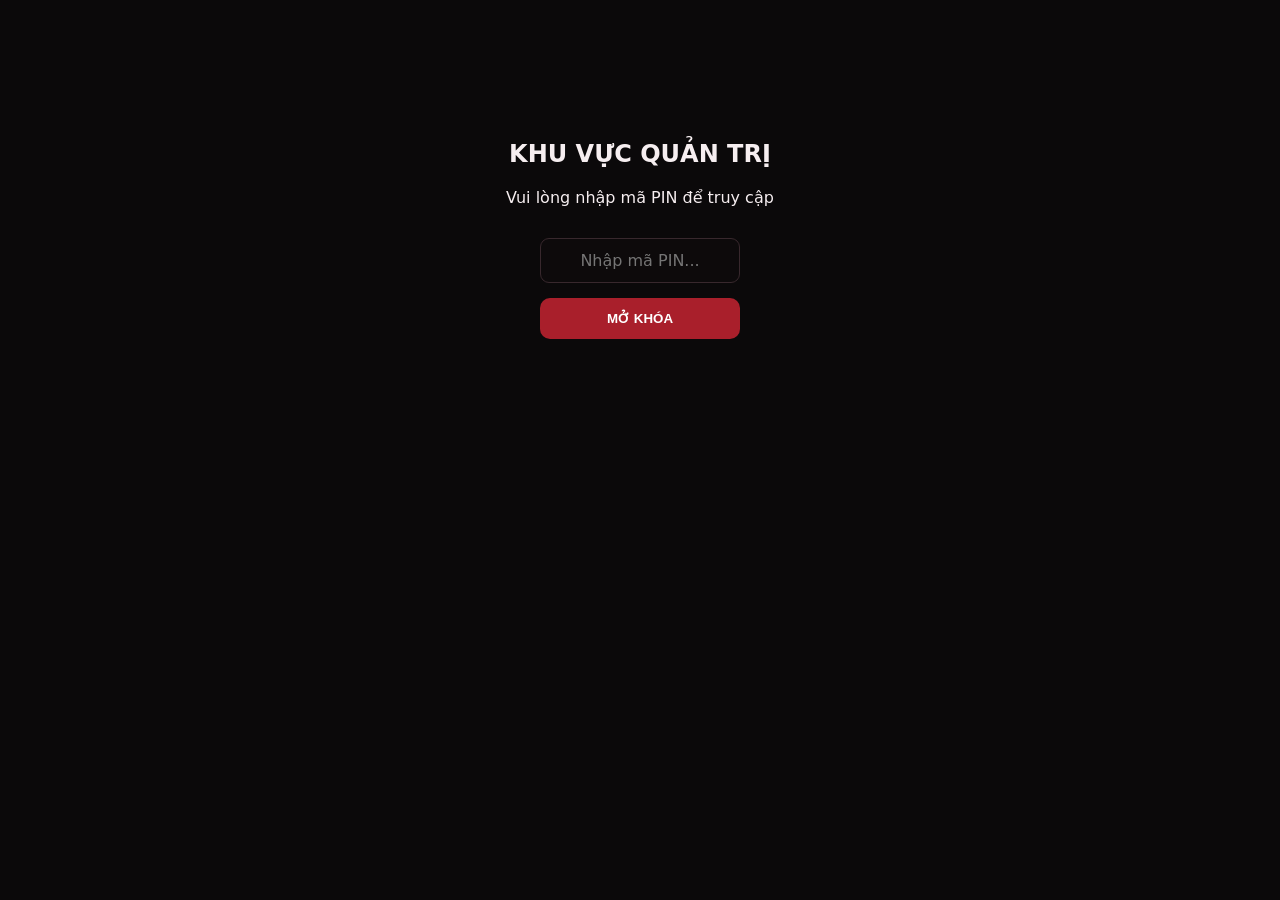
==== admin.html @ 6fa4102a "Create admin.html" ====
<!doctype html>
<html lang="vi">
<head>
<meta charset="utf-8">
<meta name="viewport" content="width=device-width,initial-scale=1">
<title>MDUYK ADMIN</title>
<style>:root{--bg:#0b090a;--panel:#151113;--panel2:#1d1719;--red:#a91f2b;--line:#38282d;--text:#f6eef0;--muted:#b7a8ac}*{box-sizing:border-box}body{margin:0;background:var(--bg);color:var(--text);font-family:Inter,system-ui,Arial,sans-serif}.wrap{max-width:900px;margin:auto;padding:20px}.panel{background:var(--panel);border:1px solid var(--line);border-radius:18px;padding:22px;margin-bottom:20px}h1{font-size:24px;margin:0 0 10px}.field{display:grid;gap:7px;margin:14px 0}label{font-size:11px;font-weight:800;color:#d9c9cd}input,textarea{width:100%;padding:12px;background:#0d0a0b;border:1px solid var(--line);border-radius:9px;color:#fff;font:inherit}textarea{min-height:100px;resize:vertical}button{padding:13px;background:var(--red);border:0;border-radius:10px;color:#fff;font-weight:900;cursor:pointer}.tablewrap{overflow:auto;border:1px solid var(--line);border-radius:10px;margin-top:14px}table{width:100%;border-collapse:collapse;min-width:500px;font-size:12px}td,th{text-align:left;padding:12px;border-bottom:1px solid var(--line)}th{color:var(--muted);font-size:10px}.status{color:#8de0b5;font-weight:800}.used{color:#f08a92}.hidden{display:none!important}</style>
</head>
<body>

<div id="lockScreen" class="wrap" style="text-align:center; margin-top: 100px;">
    <h2>KHU VỰC QUẢN TRỊ</h2>
    <p class="muted">Vui lòng nhập mã PIN để truy cập</p>
    <input type="password" id="pinInput" placeholder="Nhập mã PIN..." style="width:200px; text-align:center; margin: 15px auto;">
    <br><button id="unlockBtn" style="width:200px;">MỞ KHÓA</button>
</div>

<div id="adminPanel" class="wrap hidden">
    <h1>QUẢN TRỊ HỆ THỐNG</h1>
    <div class="panel"><h2>1. Thêm Acc Vào Kho</h2><p class="muted">Mỗi dòng một acc, định dạng: <b>user | pass</b></p><div class="field"><textarea id="x" placeholder="user1 | pass1&#10;user2 | pass2"></textarea></div><button id="y">THÊM VÀO KHO</button></div>
    <div class="panel"><h2>2. Tạo Link Nhận Acc</h2><div class="field"><label>LINK CHUYỂN HƯỚNG</label><input id="z" placeholder="https://zalo.me/g/..."></div><button id="w">+ TẠO MÃ MỚI</button></div>
    <div class="panel"><h2>3. Danh Sách Mã Link</h2><div class="tablewrap"><table><thead><tr><th>Mã Link</th><th>Trạng thái</th><th>Chuyển hướng</th></tr></thead><tbody id="u"><tr><td colspan="3">Đang tải...</td></tr></tbody></table></div></div>
    <div class="panel"><h2>4. Kho Tài Khoản</h2><div class="tablewrap"><table><thead><tr><th>Tài khoản</th><th>Trạng thái</th></tr></thead><tbody id="v"><tr><td colspan="2">Đang tải...</td></tr></tbody></table></div></div>
</div>

<script>
(function(){
var _0x1q2w=["https://shopmduy-default-rtdb.asia-southeast1.firebasedatabase.app/","#u","#v","#x","#y","#z","#w","innerHTML","links","inventory","GET","POST","PUT","user","pass","used","redirectUrl","split","trim","filter","value","alert","length","\n","MDUYK-","toString","substring","toUpperCase","#lockScreen","#adminPanel","#pinInput","#unlockBtn","hidden","classList","MÃ PIN SAI! TRUY CẬP BỊ TỪ CHỐI","123456"]; 
var F=_0x1q2w[0];
var _0x9o0p=document;
var _0xPin=_0x1q2w[34]; // Mã PIN của bạn (Mặc định là 123456)

_0x9o0p[_0x1q2w[31]].onclick = function() {
    if(_0x9o0p[_0x1q2w[30]][_0x1q2w[19]] === _0xPin) {
        _0x9o0p[_0x1q2w[29]][_0x1q2w[32]][_0x1q2w[33]]("hidden");
        _0x9o0p[_0x1q2w[28]][_0x1q2w[32]][_0x1q2w[33]]("hidden");
        _0x1a2s();
    } else {
        alert(_0x1q2w[35]);
        window.location.href = "/"; // Đá văng ra trang chủ nếu gõ sai
    }
};

function _0x1a2s(){
fetch(F+_0x1q2w[8]+".json").then(function(a){return a.json()}).then(function(b){
var c="";
if(b){for(var d in b){var e=b[d];c+="<tr><td><b>"+d+"</b></td><td class='status "+(e[_0x1q2w[15]]?"used":"")+"'>"+(e[_0x1q2w[15]]?"ĐÃ DÙNG":"HIỆU LỰC")+"</td><td>"+(e[_0x1q2w[16]]?"<a href='"+e[_0x1q2w[16]]+"' target='_blank' style='color:#61c995'>Link</a>":"Không có")+"</td></tr>"}}
_0x9o0p[_0x1q2w[1]][_0x1q2w[7]]=c||"<tr><td colspan='3'>Chưa có mã.</td></tr>";
});
fetch(F+_0x1q2w[9]+".json").then(function(a){return a.json()}).then(function(b){
var c="";
if(b){for(var d in b){var e=b[d];c+="<tr><td><b>"+e[_0x1q2w[13]]+"</b> | "+e[_0x1q2w[14]]+"</td><td class='status "+(e[_0x1q2w[15]]?"used":"")+"'>"+(e[_0x1q2w[15]]?"ĐÃ PHÁT":"TRONG KHO")+"</td></tr>"}}
_0x9o0p[_0x1q2w[2]][_0x1q2w[7]]=c||"<tr><td colspan='2'>Kho trống.</td></tr>";
});
}

_0x9o0p[_0x1q2w[4]].onclick=function(){
var a=_0x9o0p[_0x1q2w[3]][_0x1q2w[19]][_0x1q2w[22]](_0x1q2w[23])[_0x1q2w[17]](function(b){return b[_0x1q2w[18]]()})[_0x1q2w[20]](Boolean);
if(a[_0x1q2w[21]]===0)return alert("Nhập acc!");
var c=0;
a.forEach(function(b){
var d=b[_0x1q2w[16]]("|")[_0x1q2w[17]](function(e){return e[_0x1q2w[18]]()});
if(d[_0x1q2w[21]]>=2){
fetch(F+_0x1q2w[9]+".json",{method:_0x1q2w[11],body:JSON.stringify({user:d[0],pass:d[1],used:false})});
c++;
}
});
_0x9o0p[_0x1q2w[3]][_0x1q2w[19]]="";
alert("Đã thêm "+c+" acc!");
_0x1a2s();
};

_0x9o0p[_0x1q2w[6]].onclick=function(){
var a=_0x9o0p[_0x1q2w[5]][_0x1q2w[19]][_0x1q2w[18]]();
var b=_0x1q2w[24]+Math.random()[_0x1q2w[25]](36)[_0x1q2w[26]](2,8)[_0x1q2w[27]]();
fetch(F+_0x1q2w[8]+"/"+b+".json",{method:_0x1q2w[12],body:JSON.stringify({used:false,redirectUrl:a})});
alert("Mã: "+b);
_0x9o0p[_0x1q2w[5]][_0x1q2w[19]]="";
_0x1a2s();
};
})();
</script>
</body>
</html>
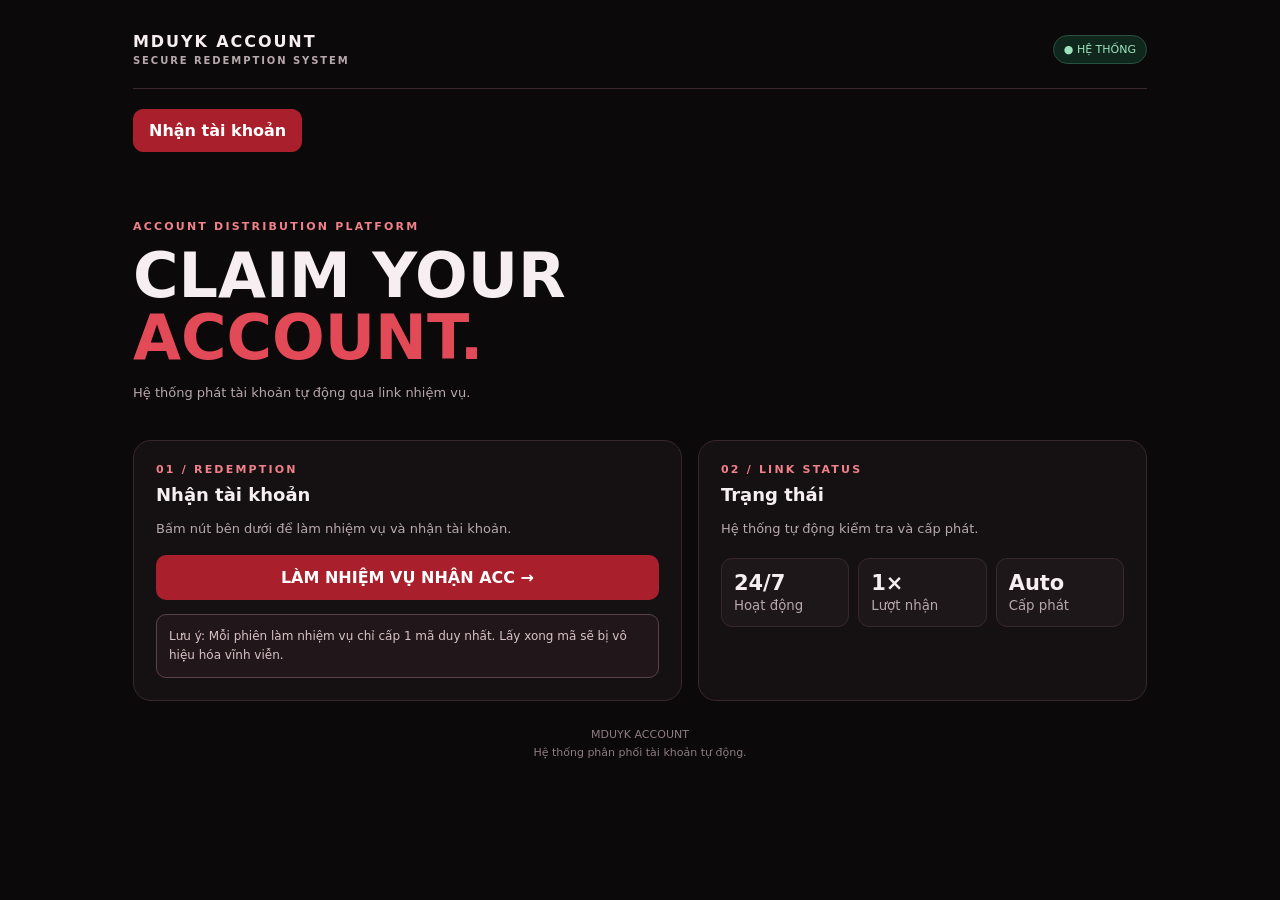
==== commit 65778928: "Update admin.html" ====
--- a/admin.html
+++ b/admin.html
@@ -3,82 +3,51 @@
 <head>
 <meta charset="utf-8">
 <meta name="viewport" content="width=device-width,initial-scale=1">
-<title>MDUYK ADMIN</title>
-<style>:root{--bg:#0b090a;--panel:#151113;--panel2:#1d1719;--red:#a91f2b;--line:#38282d;--text:#f6eef0;--muted:#b7a8ac}*{box-sizing:border-box}body{margin:0;background:var(--bg);color:var(--text);font-family:Inter,system-ui,Arial,sans-serif}.wrap{max-width:900px;margin:auto;padding:20px}.panel{background:var(--panel);border:1px solid var(--line);border-radius:18px;padding:22px;margin-bottom:20px}h1{font-size:24px;margin:0 0 10px}.field{display:grid;gap:7px;margin:14px 0}label{font-size:11px;font-weight:800;color:#d9c9cd}input,textarea{width:100%;padding:12px;background:#0d0a0b;border:1px solid var(--line);border-radius:9px;color:#fff;font:inherit}textarea{min-height:100px;resize:vertical}button{padding:13px;background:var(--red);border:0;border-radius:10px;color:#fff;font-weight:900;cursor:pointer}.tablewrap{overflow:auto;border:1px solid var(--line);border-radius:10px;margin-top:14px}table{width:100%;border-collapse:collapse;min-width:500px;font-size:12px}td,th{text-align:left;padding:12px;border-bottom:1px solid var(--line)}th{color:var(--muted);font-size:10px}.status{color:#8de0b5;font-weight:800}.used{color:#f08a92}.hidden{display:none!important}</style>
+<title>NHIỆM VỤ - MDUYK</title>
+<style>
+:root{--bg:#0b090a;--panel:#151113;--red:#a91f2b;--line:#38282d;--text:#f6eef0;--muted:#b7a8ac}
+*{box-sizing:border-box}body{margin:0;background:var(--bg);color:var(--text);font-family:Inter,system-ui,Arial,sans-serif;display:flex;align-items:center;justify-content:center;min-height:100vh}
+.panel{background:var(--panel);border:1px solid var(--line);border-radius:18px;padding:30px;max-width:400px;width:90%;text-align:center}
+h1{font-size:24px;margin:10px 0}.muted{color:var(--muted);font-size:14px;line-height:1.6}
+.btn{background:var(--red);color:white;padding:14px;width:100%;border:none;border-radius:10px;font-weight:900;font-size:16px;cursor:pointer;margin-top:20px;text-decoration:none;display:block}
+.btn:active{background:#8a1923}
+.steps{text-align:left;background:#0d0a0b;padding:15px;border-radius:10px;margin-top:20px;font-size:13px;border:1px solid var(--line)}
+</style>
 </head>
 <body>
 
-<div id="lockScreen" class="wrap" style="text-align:center; margin-top: 100px;">
-    <h2>KHU VỰC QUẢN TRỊ</h2>
-    <p class="muted">Vui lòng nhập mã PIN để truy cập</p>
-    <input type="password" id="pinInput" placeholder="Nhập mã PIN..." style="width:200px; text-align:center; margin: 15px auto;">
-    <br><button id="unlockBtn" style="width:200px;">MỞ KHÓA</button>
-</div>
+<div class="panel">
+    <h1>LÀM NHIỆM VỤ</h1>
+    <p class="muted">Vui lòng làm theo các bước dưới đây để vượt link và lấy tài khoản.</p>
+    
+    <div class="steps">
+        <p>1. Bấm vào nút bên dưới để truy cập trang nhiệm vụ.</p>
+        <p>2. Chờ 15 giây và làm theo hướng dẫn.</p>
+        <p>3. Bấm quay lại để nhận tài khoản.</p>
+    </div>
 
-<div id="adminPanel" class="wrap hidden">
-    <h1>QUẢN TRỊ HỆ THỐNG</h1>
-    <div class="panel"><h2>1. Thêm Acc Vào Kho</h2><p class="muted">Mỗi dòng một acc, định dạng: <b>user | pass</b></p><div class="field"><textarea id="x" placeholder="user1 | pass1&#10;user2 | pass2"></textarea></div><button id="y">THÊM VÀO KHO</button></div>
-    <div class="panel"><h2>2. Tạo Link Nhận Acc</h2><div class="field"><label>LINK CHUYỂN HƯỚNG</label><input id="z" placeholder="https://zalo.me/g/..."></div><button id="w">+ TẠO MÃ MỚI</button></div>
-    <div class="panel"><h2>3. Danh Sách Mã Link</h2><div class="tablewrap"><table><thead><tr><th>Mã Link</th><th>Trạng thái</th><th>Chuyển hướng</th></tr></thead><tbody id="u"><tr><td colspan="3">Đang tải...</td></tr></tbody></table></div></div>
-    <div class="panel"><h2>4. Kho Tài Khoản</h2><div class="tablewrap"><table><thead><tr><th>Tài khoản</th><th>Trạng thái</th></tr></thead><tbody id="v"><tr><td colspan="2">Đang tải...</td></tr></tbody></table></div></div>
+    <!-- NÚT NÀY BẠN CÓ THỂ GẮN LINK NHIỆM VỤ THỰC TẾ CỦA BẠN VÀO -->
+    <a href="https://zalo.me/g/group-cua-ban" target="_blank" class="btn" id="taskLink">BẤM VÀO ĐÂY ĐỂ LÀM NHIỆM VỤ</a>
+    
+    <button class="btn" id="finishBtn" style="background:#28513f; margin-top:10px;">TÔI ĐÃ LÀM XONG →</button>
 </div>
 
 <script>
-(function(){
-var _0x1q2w=["https://shopmduy-default-rtdb.asia-southeast1.firebasedatabase.app/","#u","#v","#x","#y","#z","#w","innerHTML","links","inventory","GET","POST","PUT","user","pass","used","redirectUrl","split","trim","filter","value","alert","length","\n","MDUYK-","toString","substring","toUpperCase","#lockScreen","#adminPanel","#pinInput","#unlockBtn","hidden","classList","MÃ PIN SAI! TRUY CẬP BỊ TỪ CHỐI","123456"]; 
-var F=_0x1q2w[0];
-var _0x9o0p=document;
-var _0xPin=_0x1q2w[34]; // Mã PIN của bạn (Mặc định là 123456)
+// Lấy Token được gửi từ bên index.html sang
+const urlParams = new URLSearchParams(window.location.search);
+const token = urlParams.get('token');
 
-_0x9o0p[_0x1q2w[31]].onclick = function() {
-    if(_0x9o0p[_0x1q2w[30]][_0x1q2w[19]] === _0xPin) {
-        _0x9o0p[_0x1q2w[29]][_0x1q2w[32]][_0x1q2w[33]]("hidden");
-        _0x9o0p[_0x1q2w[28]][_0x1q2w[32]][_0x1q2w[33]]("hidden");
-        _0x1a2s();
-    } else {
-        alert(_0x1q2w[35]);
-        window.location.href = "/"; // Đá văng ra trang chủ nếu gõ sai
-    }
-};
-
-function _0x1a2s(){
-fetch(F+_0x1q2w[8]+".json").then(function(a){return a.json()}).then(function(b){
-var c="";
-if(b){for(var d in b){var e=b[d];c+="<tr><td><b>"+d+"</b></td><td class='status "+(e[_0x1q2w[15]]?"used":"")+"'>"+(e[_0x1q2w[15]]?"ĐÃ DÙNG":"HIỆU LỰC")+"</td><td>"+(e[_0x1q2w[16]]?"<a href='"+e[_0x1q2w[16]]+"' target='_blank' style='color:#61c995'>Link</a>":"Không có")+"</td></tr>"}}
-_0x9o0p[_0x1q2w[1]][_0x1q2w[7]]=c||"<tr><td colspan='3'>Chưa có mã.</td></tr>";
-});
-fetch(F+_0x1q2w[9]+".json").then(function(a){return a.json()}).then(function(b){
-var c="";
-if(b){for(var d in b){var e=b[d];c+="<tr><td><b>"+e[_0x1q2w[13]]+"</b> | "+e[_0x1q2w[14]]+"</td><td class='status "+(e[_0x1q2w[15]]?"used":"")+"'>"+(e[_0x1q2w[15]]?"ĐÃ PHÁT":"TRONG KHO")+"</td></tr>"}}
-_0x9o0p[_0x1q2w[2]][_0x1q2w[7]]=c||"<tr><td colspan='2'>Kho trống.</td></tr>";
-});
+// Nếu không có token, đá về trang chủ
+if (!token) {
+    window.location.href = "/"; 
 }
 
-_0x9o0p[_0x1q2w[4]].onclick=function(){
-var a=_0x9o0p[_0x1q2w[3]][_0x1q2w[19]][_0x1q2w[22]](_0x1q2w[23])[_0x1q2w[17]](function(b){return b[_0x1q2w[18]]()})[_0x1q2w[20]](Boolean);
-if(a[_0x1q2w[21]]===0)return alert("Nhập acc!");
-var c=0;
-a.forEach(function(b){
-var d=b[_0x1q2w[16]]("|")[_0x1q2w[17]](function(e){return e[_0x1q2w[18]]()});
-if(d[_0x1q2w[21]]>=2){
-fetch(F+_0x1q2w[9]+".json",{method:_0x1q2w[11],body:JSON.stringify({user:d[0],pass:d[1],used:false})});
-c++;
-}
-});
-_0x9o0p[_0x1q2w[3]][_0x1q2w[19]]="";
-alert("Đã thêm "+c+" acc!");
-_0x1a2s();
+document.getElementById('finishBtn').onclick = function() {
+    // Sau khi bấm xong, đá khách về index.html kèm mã token
+    // Cấu trúc: mduy.com/#/MDUYK-XXXX
+    window.location.href = window.location.origin + window.location.pathname.replace('ma.html', '') + "#/" + token;
 };
+</script>
 
-_0x9o0p[_0x1q2w[6]].onclick=function(){
-var a=_0x9o0p[_0x1q2w[5]][_0x1q2w[19]][_0x1q2w[18]]();
-var b=_0x1q2w[24]+Math.random()[_0x1q2w[25]](36)[_0x1q2w[26]](2,8)[_0x1q2w[27]]();
-fetch(F+_0x1q2w[8]+"/"+b+".json",{method:_0x1q2w[12],body:JSON.stringify({used:false,redirectUrl:a})});
-alert("Mã: "+b);
-_0x9o0p[_0x1q2w[5]][_0x1q2w[19]]="";
-_0x1a2s();
-};
-})();
-</script>
 </body>
 </html>
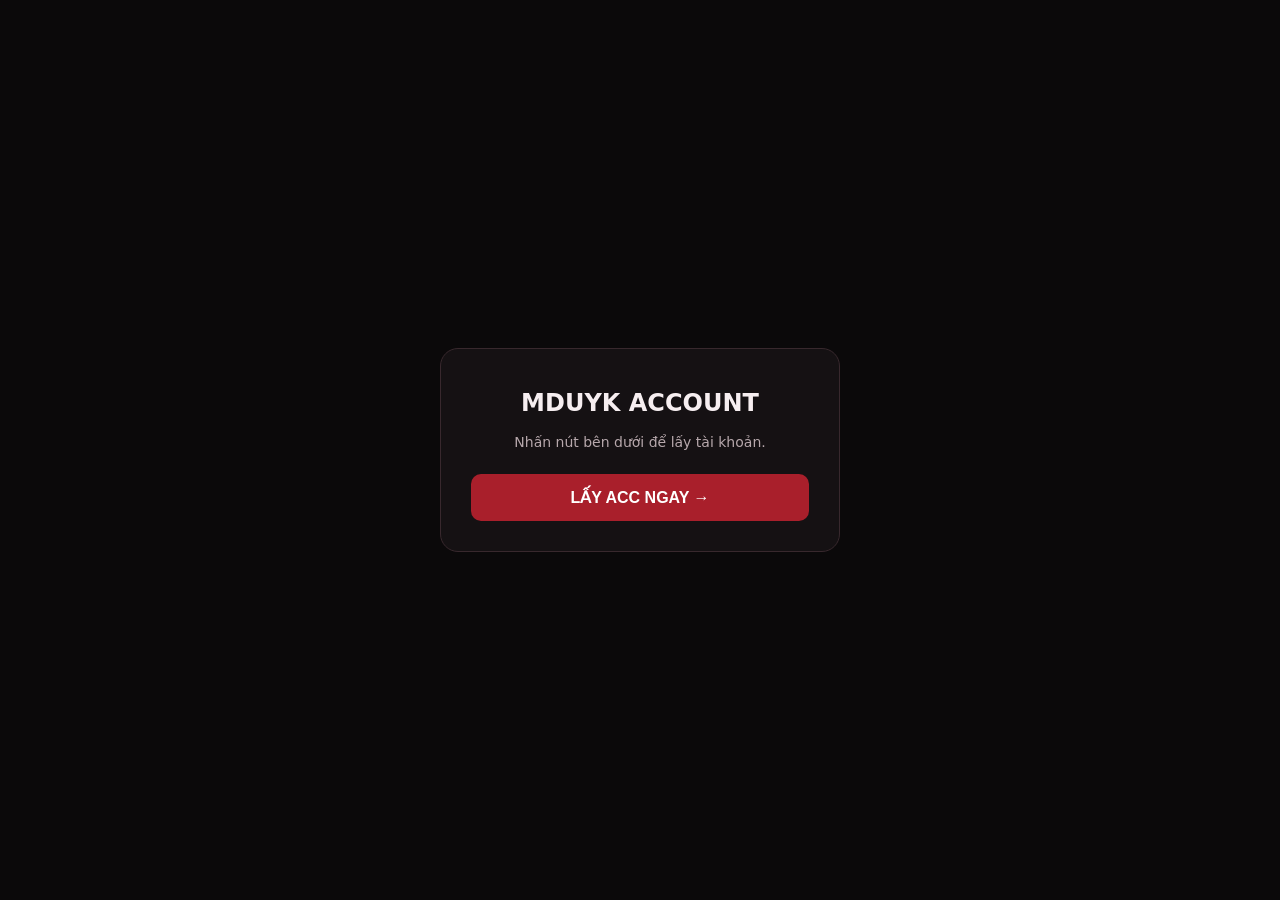
==== commit 8d8af0d1: "Update admin.html" ====
--- a/admin.html
+++ b/admin.html
@@ -3,51 +3,64 @@
 <head>
 <meta charset="utf-8">
 <meta name="viewport" content="width=device-width,initial-scale=1">
-<title>NHIỆM VỤ - MDUYK</title>
-<style>
-:root{--bg:#0b090a;--panel:#151113;--red:#a91f2b;--line:#38282d;--text:#f6eef0;--muted:#b7a8ac}
-*{box-sizing:border-box}body{margin:0;background:var(--bg);color:var(--text);font-family:Inter,system-ui,Arial,sans-serif;display:flex;align-items:center;justify-content:center;min-height:100vh}
-.panel{background:var(--panel);border:1px solid var(--line);border-radius:18px;padding:30px;max-width:400px;width:90%;text-align:center}
-h1{font-size:24px;margin:10px 0}.muted{color:var(--muted);font-size:14px;line-height:1.6}
-.btn{background:var(--red);color:white;padding:14px;width:100%;border:none;border-radius:10px;font-weight:900;font-size:16px;cursor:pointer;margin-top:20px;text-decoration:none;display:block}
-.btn:active{background:#8a1923}
-.steps{text-align:left;background:#0d0a0b;padding:15px;border-radius:10px;margin-top:20px;font-size:13px;border:1px solid var(--line)}
-</style>
+<title>MDUYK REDEEM</title>
+<style>:root{--bg:#0b090a;--panel:#151113;--red:#a91f2b;--line:#38282d;--text:#f6eef0;--muted:#b7a8ac}*{box-sizing:border-box}body{margin:0;background:var(--bg);color:var(--text);font-family:Inter,system-ui,Arial,sans-serif;display:flex;align-items:center;justify-content:center;min-height:100vh;-webkit-touch-callout:none;-webkit-user-select:none;user-select:none}.panel{background:var(--panel);border:1px solid var(--line);border-radius:18px;padding:30px;max-width:400px;width:90%;text-align:center}h1{font-size:24px;margin:10px 0}.muted{color:var(--muted);font-size:14px;line-height:1.6}.btn{background:var(--red);color:white;padding:14px;width:100%;border:none;border-radius:10px;font-weight:900;font-size:16px;cursor:pointer;margin-top:20px;text-decoration:none;display:block}.btn:active{background:#8a1923}.result{display:none;margin-top:15px;background:#10251c;border:1px solid #28513f;padding:15px;border-radius:10px}.credential{font:14px monospace;background:#0a1510;padding:12px;border-radius:8px;margin-top:9px;border:1px solid #28513f;word-break:break-all}</style>
 </head>
 <body>
-
 <div class="panel">
-    <h1>LÀM NHIỆM VỤ</h1>
-    <p class="muted">Vui lòng làm theo các bước dưới đây để vượt link và lấy tài khoản.</p>
-    
-    <div class="steps">
-        <p>1. Bấm vào nút bên dưới để truy cập trang nhiệm vụ.</p>
-        <p>2. Chờ 15 giây và làm theo hướng dẫn.</p>
-        <p>3. Bấm quay lại để nhận tài khoản.</p>
-    </div>
-
-    <!-- NÚT NÀY BẠN CÓ THỂ GẮN LINK NHIỆM VỤ THỰC TẾ CỦA BẠN VÀO -->
-    <a href="https://zalo.me/g/group-cua-ban" target="_blank" class="btn" id="taskLink">BẤM VÀO ĐÂY ĐỂ LÀM NHIỆM VỤ</a>
-    
-    <button class="btn" id="finishBtn" style="background:#28513f; margin-top:10px;">TÔI ĐÃ LÀM XONG →</button>
+<h1>MDUYK ACCOUNT</h1>
+<p class="muted" id="desc">Nhấn nút bên dưới để lấy tài khoản.</p>
+<button class="btn" id="actionBtn">LẤY ACC NGAY →</button>
+<div class="result" id="resultBox">
+<b style="color:#61c995;">✓ Tài khoản của bạn đây:</b>
+<div class="credential" id="accText"></div>
+<p class="muted" style="margin-top:10px;font-size:12px;">Hệ thống tự chuyển hướng sau 3 giây...</p>
 </div>
-
+</div>
 <script>
-// Lấy Token được gửi từ bên index.html sang
-const urlParams = new URLSearchParams(window.location.search);
-const token = urlParams.get('token');
-
-// Nếu không có token, đá về trang chủ
-if (!token) {
-    window.location.href = "/"; 
+(function(){
+var _0x1a=["https://shopmduy-default-rtdb.asia-southeast1.firebasedatabase.app/","MDUYK-","links/","inventory","config","used","user","pass","redirectUrl","#actionBtn","#resultBox","#accText","#desc","value","trim","href","location","pathname","origin","/","?","token","replace","lastIndexOf","substring","alert","Kho đã hết acc!","Mã đã bị vô hiệu hóa!","Lỗi kết nối!"];
+var F=_0x1a[0];
+var d=document,w=window;
+function _0x2b(s){return d.querySelector(s);}
+d.oncontextmenu=function(e){e.preventDefault();return false;};
+d.onkeydown=function(e){if(e.keyCode==123||(e.ctrlKey&&e.shiftKey&&(e.keyCode==73||e.keyCode==74))||(e.ctrlKey&&e.keyCode==85)){e.preventDefault();return false;}};
+var _0x3c=w[_0x1a[16]][_0x1a[15]];
+var _0x4d="";
+if(_0x3c.indexOf(_0x1a[1])>-1){
+var _0x5e=_0x3c.split(_0x1a[1]);
+if(_0x5e.length>1)_0x4d=_0x1a[1]+_0x5e[1].split('/')[0];
 }
-
-document.getElementById('finishBtn').onclick = function() {
-    // Sau khi bấm xong, đá khách về index.html kèm mã token
-    // Cấu trúc: mduy.com/#/MDUYK-XXXX
-    window.location.href = window.location.origin + window.location.pathname.replace('ma.html', '') + "#/" + token;
+if(!_0x4d){
+_0x4d=_0x1a[1]+Math.random().toString(36).substring(2,8).toUpperCase();
+w[_0x1a[16]][_0x1a[21]](w[_0x1a[16]][_0x1a[18]]+w[_0x1a[16]][_0x1a[17]]+_0x1a[19]+_0x4d);
+}
+_0x2b(_0x1a[9]).onclick=async function(){
+this.disabled=true;this.textContent='ĐANG LẤY ACC...';
+try{
+var _0x6f=await fetch(F+_0x1a[2]+_0x4d+".json");var _0x7g=await _0x6f.json();
+if(_0x7g&&_0x7g[_0x1a[5]])throw new Error(_0x1a[26]);
+var _0x8h=await fetch(F+_0x1a[3]+".json");var _0x9i=await _0x8h.json();
+var _0xa1=null,_0xb2=null;
+for(var _0xc3 in _0x9i){
+if(!_0x9i[_0xc3][_0x1a[5]]){_0xa1=_0xc3;_0xb2=_0x9i[_0xc3];break;}
+}
+if(!_0xb2)throw new Error(_0x1a[25]);
+await fetch(F+_0x1a[2]+_0x4d+"/used.json",{method:"PUT",body:"true"});
+await fetch(F+_0x1a[3]+"/"+_0xa1+"/used.json",{method:"PUT",body:"true"});
+_0x2b(_0x1a[11]).textContent=_0xb2[_0x1a[6]]+" | "+_0xb2[_0x1a[7]];
+_0x2b(_0x1a[10]).style.display='block';
+this.textContent='ĐÃ LẤY ACC';
+setTimeout(async function(){
+var _0xd4=await fetch(F+_0x1a[4]+".json");var _0xe5=await _0xd4.json();
+if(_0xe5&&_0xe5[_0x1a[8]])w[_0x1a[16]][_0x1a[15]]=_0xe5[_0x1a[8]];
+},4000);
+}catch(e){
+alert(e.message);
+this.textContent='LỖI HOẶC HẾT HẠN';
+}
 };
+})();
 </script>
-
 </body>
 </html>
